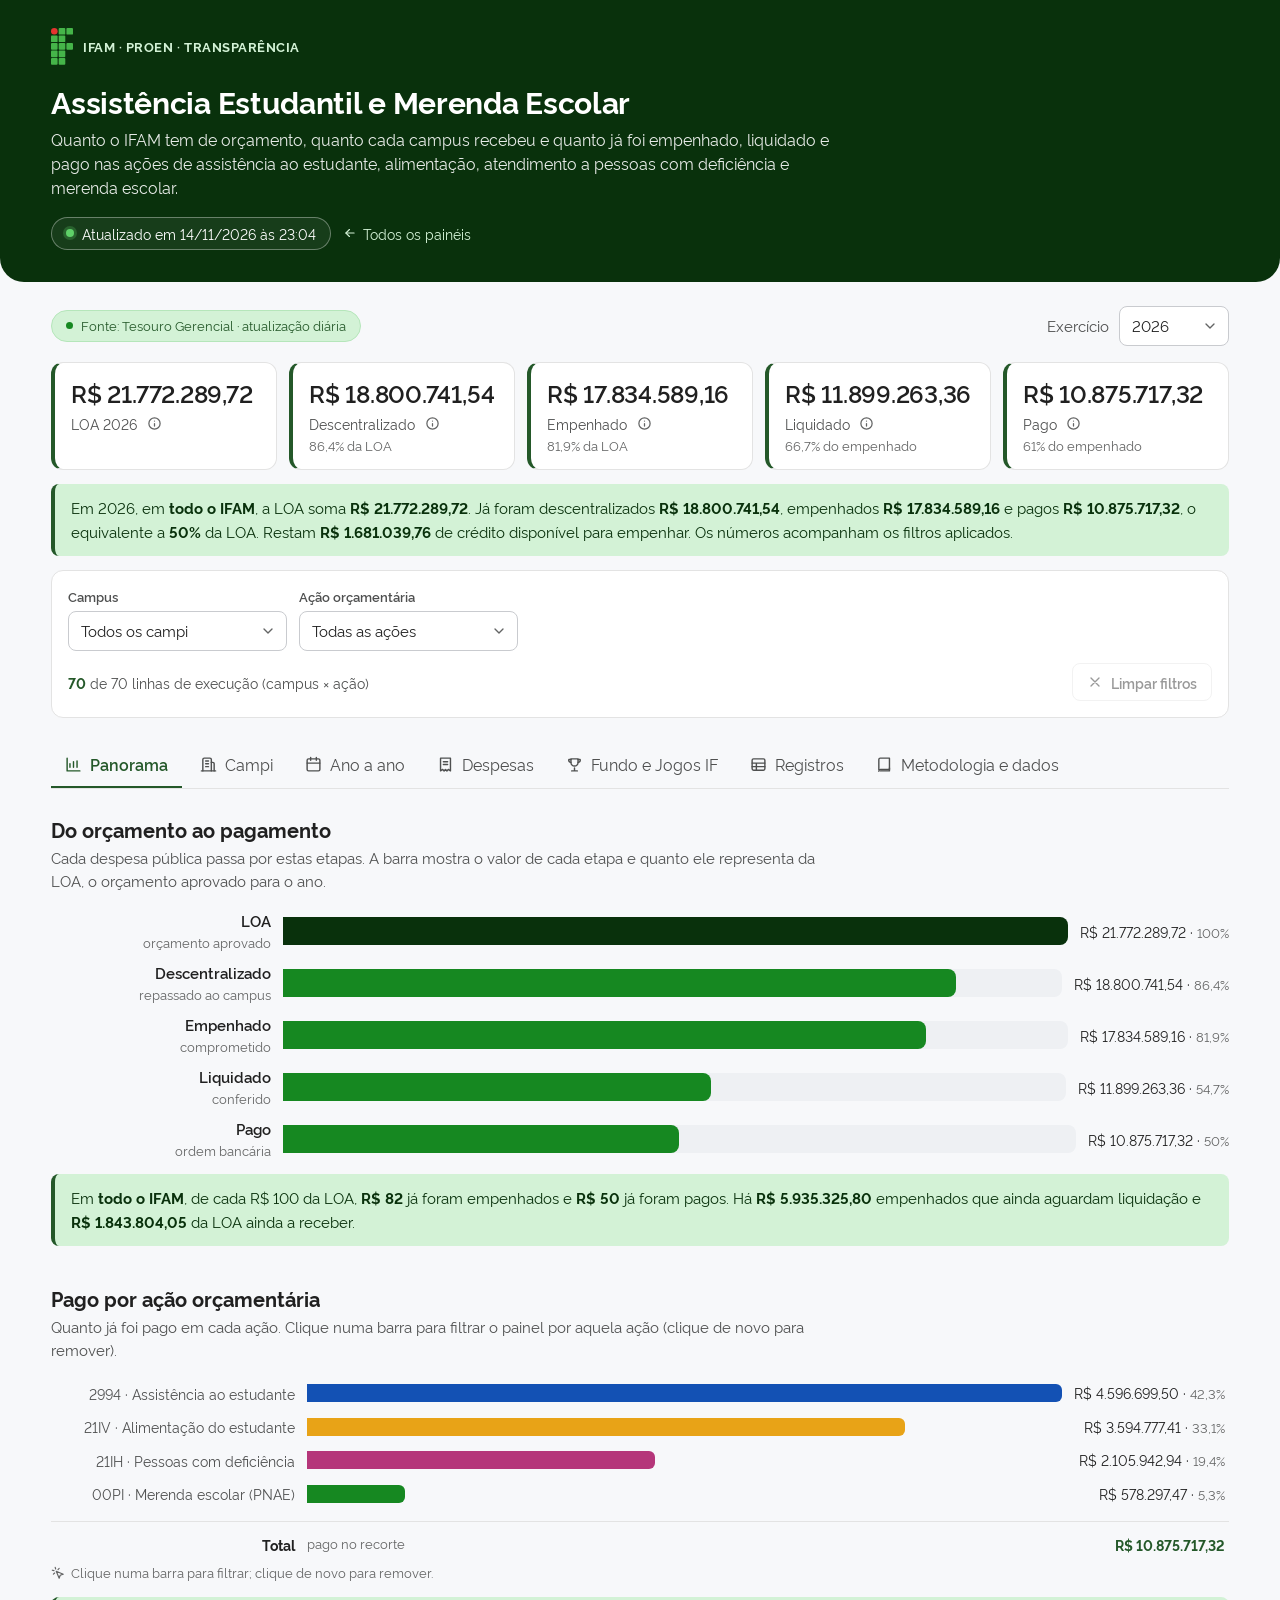
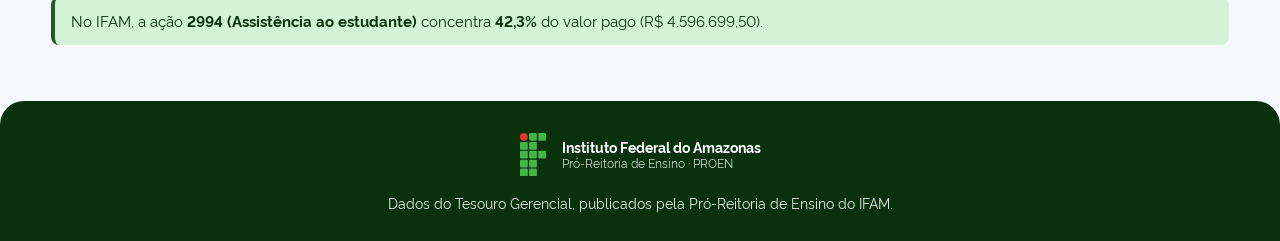
==== site/paineis/assistencia-merenda/index.html @ ab0d950f "Site de transparência PROEN/IFAM: hub, painéis e pipeline de dados - Página inicial com catálogo de " ====
<!doctype html>
<html lang="pt-BR">
<head>
  <meta charset="utf-8">
  <meta name="viewport" content="width=device-width, initial-scale=1">
  <title>Assistência Estudantil e Merenda Escolar · Transparência PROEN/IFAM</title>
  <meta name="description" content="Orçamento, empenho, liquidação e pagamento da assistência estudantil e da merenda escolar em cada campus do IFAM, atualizados diariamente.">
  <meta name="theme-color" content="#09310c">
  <link rel="icon" href="../../assets/img/favicon.svg" type="image/svg+xml">
  <link rel="preload" href="../../assets/fonts/rawline-400.woff2" as="font" type="font/woff2" crossorigin>
  <link rel="preload" href="../../assets/fonts/rawline-700.woff2" as="font" type="font/woff2" crossorigin>
  <link rel="stylesheet" href="../../assets/css/estilo.css">
  <script type="module" src="./painel.js"></script>
</head>
<body>
  <a class="pular" href="#conteudo">Ir para o conteúdo</a>

  <header class="topo">
    <div class="conteiner">
      <a class="topo__marca" href="../../" id="marca"><span class="topo__sigla">IFAM · PROEN · TRANSPARÊNCIA</span></a>
      <h1>Assistência Estudantil e Merenda Escolar</h1>
      <p class="topo__descricao">Quanto o IFAM tem de orçamento, quanto cada campus recebeu e quanto já foi empenhado, liquidado e pago nas ações de assistência ao estudante, alimentação, atendimento a pessoas com deficiência e merenda escolar.</p>
      <div class="topo__linha">
        <span class="selo" id="selo"><span class="ponto" aria-hidden="true"></span>Carregando dados…</span>
        <a class="voltar" href="../../" id="voltar"></a>
      </div>
    </div>
  </header>

  <main id="conteudo" tabindex="-1">
    <div class="conteiner" id="painel">
      <div class="barra-ano">
        <span class="estado" id="estado"><span class="ponto" aria-hidden="true"></span>Fonte: Tesouro Gerencial · atualização diária</span>
        <label class="seletor-ano">Exercício <select id="f-ano" aria-label="Exercício (ano)"></select></label>
      </div>

      <section aria-label="Indicadores principais">
        <div class="indicadores" id="indicadores">
          <div class="esqueleto" style="height:92px"></div><div class="esqueleto" style="height:92px"></div><div class="esqueleto" style="height:92px"></div><div class="esqueleto" style="height:92px"></div><div class="esqueleto" style="height:92px"></div>
        </div>
        <p class="resumo" id="resumo-geral" aria-live="polite">Carregando…</p>
      </section>

      <form class="filtros" id="filtros" aria-label="Filtros">
        <label class="campo"><span>Campus</span><select id="f-campus"></select></label>
        <label class="campo"><span>Ação orçamentária</span><select id="f-acao"></select></label>
        <div class="filtros__rodape">
          <span class="contagem" id="contagem" aria-live="polite"></span>
          <button type="button" class="botao" id="limpar" disabled></button>
        </div>
      </form>

      <div class="abas" role="tablist" aria-label="Seções do painel" id="abas">
        <button role="tab" class="aba" id="aba-panorama" data-aba="panorama" aria-controls="p-panorama"></button>
        <button role="tab" class="aba" id="aba-campi" data-aba="campi" aria-controls="p-campi"></button>
        <button role="tab" class="aba" id="aba-anos" data-aba="anos" aria-controls="p-anos"></button>
        <button role="tab" class="aba" id="aba-despesas" data-aba="despesas" aria-controls="p-despesas"></button>
        <button role="tab" class="aba" id="aba-fundo" data-aba="fundo" aria-controls="p-fundo"></button>
        <button role="tab" class="aba" id="aba-registros" data-aba="registros" aria-controls="p-registros"></button>
        <button role="tab" class="aba" id="aba-metodologia" data-aba="metodologia" aria-controls="p-metodologia"></button>
      </div>

      <!-- Panorama -->
      <div class="painel-aba" role="tabpanel" id="p-panorama" aria-labelledby="aba-panorama" tabindex="0">
        <section class="secao">
          <h2>Do orçamento ao pagamento</h2>
          <p class="secao__desc">Cada despesa pública passa por estas etapas. A barra mostra o valor de cada etapa e quanto ele representa da LOA, o orçamento aprovado para o ano.</p>
          <div id="g-etapas" style="margin-top:18px"></div>
          <p class="resumo" id="r-etapas"></p>
        </section>
        <section class="secao">
          <h2>Pago por ação orçamentária</h2>
          <p class="secao__desc">Quanto já foi pago em cada ação. Clique numa barra para filtrar o painel por aquela ação (clique de novo para remover).</p>
          <div id="g-acoes" style="margin-top:18px"></div>
          <p class="dica" data-dica></p>
          <p class="resumo" id="r-acoes"></p>
        </section>
      </div>

      <!-- Campi -->
      <div class="painel-aba" role="tabpanel" id="p-campi" aria-labelledby="aba-campi" tabindex="0" hidden>
        <section class="secao">
          <div class="secao__topo">
            <div>
              <h2 id="t-campi">Valores por campus</h2>
              <p class="secao__desc" id="d-campi"></p>
            </div>
            <label class="secao__controle"><span class="visualmente-oculto">Indicador do gráfico</span>
              <select id="f-metrica"></select></label>
          </div>
          <div id="g-campi"></div>
          <p class="dica" data-dica></p>
          <p class="resumo" id="r-campi"></p>
        </section>
      </div>

      <!-- Por ano -->
      <div class="painel-aba" role="tabpanel" id="p-anos" aria-labelledby="aba-anos" tabindex="0" hidden>
        <section class="secao">
          <div class="secao__topo">
            <div>
              <h2>LOA de cada ano</h2>
              <p class="secao__desc">O orçamento aprovado (LOA) da ação em cada ano, para comparar a evolução. Há série histórica para as ações 2994, 21IH e 00PI.</p>
            </div>
            <label class="secao__controle"><span class="visualmente-oculto">Ação do gráfico</span>
              <select id="f-acao-hist"></select></label>
          </div>
          <div id="g-anos-total" style="max-width:520px"></div>
          <p class="resumo" id="r-anos"></p>
        </section>
        <section class="secao">
          <h2>LOA por campus, ano a ano</h2>
          <p class="secao__desc">As três barras de cada campus são os três anos; à direita, a variação do último ano em relação ao anterior.</p>
          <ul class="legenda" id="leg-anos" style="margin-top:14px"></ul>
          <div id="g-anos-campi"></div>
        </section>
      </div>

      <!-- Despesas -->
      <div class="painel-aba" role="tabpanel" id="p-despesas" aria-labelledby="aba-despesas" tabindex="0" hidden>
        <section class="secao">
          <h2>Empenhado por natureza de despesa</h2>
          <p class="secao__desc">Em que tipo de despesa o dinheiro foi comprometido: bolsas e auxílios pagos a estudantes, gêneros alimentícios, material distribuído, serviços contratados e outros.</p>
          <div id="g-natureza" style="margin-top:18px"></div>
          <p class="resumo" id="r-natureza"></p>
        </section>
        <section class="secao">
          <h2>Notas de empenho</h2>
          <p class="secao__desc">Cada linha é uma nota de empenho (NE) de uma natureza de despesa, com o favorecido. CPFs aparecem mascarados; CNPJs, completos.</p>
          <div id="t-empenhos" style="margin-top:14px"></div>
        </section>
      </div>

      <!-- Fundo e Jogos -->
      <div class="painel-aba" role="tabpanel" id="p-fundo" aria-labelledby="aba-fundo" tabindex="0" hidden>
        <section class="secao">
          <h2>Fundo da Reitoria e Jogos dos IFs</h2>
          <p class="secao__desc">Parte do orçamento da ação 2994 fica alocada na Reitoria e é dividida entre o Fundo e os Jogos dos Institutos Federais (JIFs) de cada campus.</p>
          <div class="indicadores" id="i-fundo" style="margin-top:16px"></div>
          <p class="resumo" id="r-fundo"></p>
        </section>
        <section class="secao grade-2">
          <div>
            <h2>Fundo: executado por campus</h2>
            <div id="g-fundo" style="margin-top:16px"></div>
          </div>
          <div>
            <h2>Jogos IF: executado por campus</h2>
            <div id="g-jogos" style="margin-top:16px"></div>
          </div>
        </section>
        <section class="secao">
          <h2>Orçamento e execução por campus</h2>
          <div id="t-fundo" style="margin-top:14px"></div>
        </section>
      </div>

      <!-- Registros -->
      <div class="painel-aba" role="tabpanel" id="p-registros" aria-labelledby="aba-registros" tabindex="0" hidden>
        <section class="secao">
          <h2>Registros</h2>
          <p class="resumo" id="r-registros"></p>
          <div id="t-registros" style="margin-top:14px"></div>
        </section>
      </div>

      <!-- Metodologia -->
      <div class="painel-aba" role="tabpanel" id="p-metodologia" aria-labelledby="aba-metodologia" tabindex="0" hidden>
        <section class="secao" id="metodologia"></section>
      </div>
    </div>
  </main>

  <footer class="rodape" id="rodape"></footer>
</body>
</html>
---- site/assets/css/estilo.css ----
/* Transparência PROEN/IFAM — linguagem visual baseada no HUB de Painéis DDR/Setec/MEC */

@font-face { font-family: Rawline; font-weight: 400; font-style: normal; font-display: swap; src: url("../fonts/rawline-400.woff2") format("woff2"); }
@font-face { font-family: Rawline; font-weight: 500; font-style: normal; font-display: swap; src: url("../fonts/rawline-500.woff2") format("woff2"); }
@font-face { font-family: Rawline; font-weight: 600; font-style: normal; font-display: swap; src: url("../fonts/rawline-600.woff2") format("woff2"); }
@font-face { font-family: Rawline; font-weight: 700; font-style: normal; font-display: swap; src: url("../fonts/rawline-700.woff2") format("woff2"); }

:root {
  --fonte: Rawline, system-ui, -apple-system, "Segoe UI", Roboto, sans-serif;

  --fundo: #f7f8fa;
  --superficie: #ffffff;
  --superficie-2: #fcfdff;
  --tinta: #202020;
  --tinta-2: #4f5050;
  --tinta-3: #636464;
  --linha: #e3e3e3;
  --linha-2: #efefef;
  --trilho: #eef0f3;

  --verde-950: #09310c;
  --verde-800: #1b4a20;
  --verde-700: #245829;
  --verde-600: #168821;
  --verde-200: #b5e6ba;
  --verde-100: #d3f2d6;
  --verde-50: #ecf9ee;

  /* séries (validadas para daltonismo, ordem fixa) */
  --s-2994: #1351b4;
  --s-21iv: #e8a317;
  --s-21ih: #b5367a;
  --s-00pi: #168821;
  --s-dt: #636464;
  /* anos: sequencial verde, claro → escuro */
  --ano-1: #a5d9aa;
  --ano-2: #4fae58;
  --ano-3: #0f6b19;

  --alerta: #b54708;
  --alerta-fundo: #fff4e5;

  --raio: 12px;
  --raio-p: 8px;
  --sombra: 0 1px 2px rgba(9, 49, 12, 0.06), 0 4px 12px rgba(9, 49, 12, 0.05);
  --largura: 1232px;
  --gutter: clamp(16px, 4vw, 104px);
}

*, *::before, *::after { box-sizing: border-box; }
html { -webkit-text-size-adjust: 100%; scroll-padding-top: 16px; }
body {
  margin: 0;
  font-family: var(--fonte);
  font-size: 1rem;
  line-height: 1.5;
  color: var(--tinta);
  background: var(--fundo);
  font-feature-settings: "lnum" 1;
  -webkit-font-smoothing: antialiased;
}
::selection { background: var(--verde-200); color: var(--verde-950); }
img, svg { display: block; max-width: 100%; }
a { color: var(--verde-700); text-underline-offset: 3px; text-decoration-thickness: 1px; }
a:hover { color: var(--verde-950); text-decoration-thickness: 2px; }
:focus-visible { outline: 3px solid var(--verde-600); outline-offset: 2px; border-radius: 4px; }
button, input, select { font: inherit; color: inherit; }
h1, h2, h3 { line-height: 1.2; margin: 0; text-wrap: balance; }
p { margin: 0; }
.visualmente-oculto { position: absolute !important; width: 1px; height: 1px; overflow: hidden; clip: rect(0 0 0 0); white-space: nowrap; }
.icone { width: 1em; height: 1em; flex: none; stroke: currentColor; fill: none; stroke-width: 2; stroke-linecap: round; stroke-linejoin: round; }

.pular {
  position: absolute; left: 16px; top: -48px; z-index: 50;
  background: var(--superficie); color: var(--verde-950); padding: 8px 14px; border-radius: var(--raio-p);
  font-weight: 600; transition: top 150ms ease-out;
}
.pular:focus { top: 12px; }

.conteiner { width: 100%; max-width: calc(var(--largura) + 2 * var(--gutter)); margin: 0 auto; padding: 0 var(--gutter); }

/* ------------------------------------------------------------ cabeçalho */
.topo {
  background: var(--verde-950);
  color: #fff;
  border-radius: 0 0 24px 24px;
  padding: 28px 0 32px;
}
.topo__marca { display: flex; align-items: center; gap: 10px; margin-bottom: 18px; color: var(--verde-100); text-decoration: none; width: fit-content; }
.topo__marca:hover { color: #fff; }
.topo__marca svg { width: 22px; height: auto; }
.topo__sigla { font-size: 0.8125rem; font-weight: 700; letter-spacing: 0.04em; }
.topo h1 { font-size: clamp(1.5rem, 1.2rem + 1.2vw, 1.875rem); font-weight: 700; letter-spacing: -0.01em; }
.topo__descricao { margin-top: 8px; max-width: 72ch; color: rgba(255, 255, 255, 0.9); }
.topo__linha { display: flex; flex-wrap: wrap; align-items: center; gap: 10px 12px; margin-top: 18px; }
.selo {
  display: inline-flex; align-items: center; gap: 8px;
  padding: 5px 14px; border: 1px solid rgba(255, 255, 255, 0.35); border-radius: 999px;
  font-size: 0.875rem; color: #fff; background: rgba(255, 255, 255, 0.06);
}
.selo .ponto { width: 8px; height: 8px; border-radius: 50%; background: #5fd068; box-shadow: 0 0 0 3px rgba(95, 208, 104, 0.25); }
.voltar { display: inline-flex; align-items: center; gap: 6px; color: var(--verde-100); font-size: 0.875rem; text-decoration: none; }
.voltar:hover { color: #fff; text-decoration: underline; }

/* ------------------------------------------------------------ principal */
main { padding: 24px 0 56px; }
.estado {
  display: inline-flex; align-items: center; gap: 8px; flex-wrap: wrap;
  padding: 5px 14px; border-radius: 999px; font-size: 0.8125rem;
  background: var(--verde-100); color: var(--verde-700); border: 1px solid var(--verde-200);
}
.estado .ponto { width: 7px; height: 7px; border-radius: 50%; background: var(--verde-600); }
.barra-ano { display: flex; flex-wrap: wrap; align-items: center; justify-content: space-between; gap: 12px; margin-bottom: 16px; }
.seletor-ano { display: inline-flex; align-items: center; gap: 10px; font-size: 0.9375rem; color: var(--tinta-2); }
.seletor-ano select { min-width: 110px; }

/* indicadores */
.indicadores { display: grid; grid-template-columns: repeat(auto-fit, minmax(200px, 1fr)); gap: 12px; }
.indicador {
  position: relative; background: var(--superficie); border: 1px solid var(--linha); border-left: 4px solid var(--verde-700);
  border-radius: var(--raio); padding: 16px 14px 14px 16px; min-width: 0;
}
.indicador__valor { font-size: clamp(1.25rem, 0.95rem + 0.75vw, 1.5rem); font-weight: 600; letter-spacing: -0.01em; line-height: 1.15; white-space: nowrap; }
.indicador__rotulo { display: flex; align-items: center; gap: 6px; margin-top: 6px; font-size: 0.875rem; color: var(--tinta-2); }
.indicador__nota { margin-top: 2px; font-size: 0.8125rem; color: var(--tinta-3); }
.ajuda {
  display: inline-grid; place-items: center; width: 22px; height: 22px; margin: -4px 0; padding: 0;
  border: 0; border-radius: 50%; background: transparent; color: var(--tinta-3); cursor: help;
}
.ajuda:hover, .ajuda[aria-expanded="true"] { background: var(--trilho); color: var(--verde-700); }
.ajuda .icone { width: 15px; height: 15px; }

/* resumo em palavras */
.resumo {
  margin-top: 14px; padding: 12px 16px; border-radius: var(--raio-p);
  background: var(--verde-100); border-left: 4px solid var(--verde-700); color: var(--verde-950);
  font-size: 0.9375rem; line-height: 1.6;
}
.resumo b, .resumo strong { font-weight: 700; color: var(--verde-950); }
.resumo--alerta { background: var(--alerta-fundo); border-left-color: var(--alerta); color: #4a2604; }
.resumo--alerta strong { color: #4a2604; }

/* filtros */
.filtros {
  margin-top: 14px; padding: 16px; background: var(--superficie); border: 1px solid var(--linha); border-radius: var(--raio);
  display: grid; grid-template-columns: repeat(auto-fit, minmax(190px, 1fr)); gap: 12px; align-items: end;
}
.campo { display: grid; gap: 4px; min-width: 0; }
.campo > span { font-size: 0.8125rem; font-weight: 600; color: var(--tinta-2); }
select, input[type="search"] {
  width: 100%; min-height: 40px; padding: 8px 36px 8px 12px; border: 1px solid #c9cbcf; border-radius: var(--raio-p);
  background-color: var(--superficie); font-size: 0.9375rem; color: var(--tinta);
  transition: border-color 150ms ease-out, box-shadow 150ms ease-out;
}
select {
  appearance: none; cursor: pointer;
  background-image: url("data:image/svg+xml,%3Csvg xmlns='http://www.w3.org/2000/svg' width='16' height='16' viewBox='0 0 24 24' fill='none' stroke='%23636464' stroke-width='2' stroke-linecap='round' stroke-linejoin='round'%3E%3Cpath d='m6 9 6 6 6-6'/%3E%3C/svg%3E");
  background-repeat: no-repeat; background-position: right 10px center;
}
input[type="search"] { padding-right: 12px; padding-left: 36px; background-image: url("data:image/svg+xml,%3Csvg xmlns='http://www.w3.org/2000/svg' width='16' height='16' viewBox='0 0 24 24' fill='none' stroke='%23636464' stroke-width='2' stroke-linecap='round' stroke-linejoin='round'%3E%3Ccircle cx='11' cy='11' r='7'/%3E%3Cpath d='m20 20-3.5-3.5'/%3E%3C/svg%3E"); background-repeat: no-repeat; background-position: 11px center; }
select:hover, input[type="search"]:hover { border-color: #9a9c9f; }
select:focus-visible, input[type="search"]:focus-visible { outline: none; border-color: var(--verde-600); box-shadow: 0 0 0 3px rgba(22, 136, 33, 0.25); }
select.ativo { border-color: var(--verde-600); background-color: var(--verde-50); }
.filtros__rodape { grid-column: 1 / -1; display: flex; flex-wrap: wrap; justify-content: space-between; align-items: center; gap: 8px; }
.contagem { font-size: 0.875rem; color: var(--tinta-2); }
.contagem b { color: var(--verde-700); }

.botao {
  display: inline-flex; align-items: center; justify-content: center; gap: 8px; min-height: 38px; padding: 7px 14px;
  border-radius: var(--raio-p); border: 1px solid var(--linha); background: var(--superficie);
  font-size: 0.875rem; font-weight: 600; color: var(--tinta); cursor: pointer; text-decoration: none;
  transition: background-color 150ms ease-out, border-color 150ms ease-out, color 150ms ease-out;
}
.botao:hover { background: var(--fundo); border-color: #c9cbcf; color: var(--tinta); }
.botao:active { transform: translateY(1px); }
.botao:disabled { opacity: 0.45; cursor: not-allowed; transform: none; }
.botao--verde { background: var(--verde-100); border-color: var(--verde-200); color: var(--verde-700); }
.botao--verde:hover { background: #c3ebc7; border-color: #9bd6a1; color: var(--verde-950); }
.botao .icone { width: 16px; height: 16px; }

/* abas */
.abas { display: flex; gap: 4px; margin-top: 24px; border-bottom: 1px solid var(--linha); overflow-x: auto; scrollbar-width: thin; }
.aba {
  display: inline-flex; align-items: center; gap: 8px; padding: 10px 14px; border: 0; background: none; cursor: pointer;
  font-size: 1rem; color: var(--tinta-2); white-space: nowrap; border-bottom: 3px solid transparent; margin-bottom: -1px;
  transition: color 150ms ease-out, border-color 150ms ease-out;
}
.aba .icone { width: 17px; height: 17px; }
.aba:hover { color: var(--verde-700); }
.aba[aria-selected="true"] { color: var(--verde-700); font-weight: 600; border-bottom-color: var(--verde-700); }
.painel-aba { padding-top: 28px; }
.painel-aba[hidden] { display: none; }

/* seções */
.secao + .secao { margin-top: 40px; }
.secao__topo { display: flex; flex-wrap: wrap; justify-content: space-between; align-items: end; gap: 12px; margin-bottom: 14px; }
.secao h2 { font-size: 1.25rem; font-weight: 700; }
.secao__desc { margin-top: 6px; color: var(--tinta-2); font-size: 0.9375rem; max-width: 80ch; }
.secao__controle { display: flex; align-items: center; gap: 8px; }
.secao__controle select { width: auto; min-width: 200px; }
.dica { display: flex; align-items: center; gap: 6px; margin-top: 8px; font-size: 0.8125rem; color: var(--tinta-3); }
.dica .icone { width: 14px; height: 14px; }

/* ------------------------------------------------------------ gráficos */
.barras { display: grid; gap: 6px; }
.barra {
  display: grid; grid-template-columns: minmax(120px, 240px) minmax(0, 1fr) auto; align-items: center; gap: 12px;
  padding: 3px 4px; border: 0; border-radius: var(--raio-p); background: none; text-align: left; width: 100%; cursor: default;
}
button.barra { cursor: pointer; transition: background-color 150ms ease-out; }
button.barra:hover { background: var(--verde-50); }
.barra.selecionada { background: var(--verde-100); }
.barras.tem-selecao .barra:not(.selecionada) .barra__trilho i { opacity: 0.35; }
.barra__rotulo { font-size: 0.875rem; color: var(--tinta-2); text-align: right; overflow: hidden; text-overflow: ellipsis; white-space: nowrap; }
.barra__trilho { position: relative; height: 18px; }
.barra__trilho i {
  position: absolute; left: 0; top: 0; bottom: 0; min-width: 3px; border-radius: 0 6px 6px 0;
  background: var(--cor, var(--verde-600)); transition: width 250ms cubic-bezier(0.16, 1, 0.3, 1), opacity 150ms ease-out;
}
.barra__trilho i.meta { background: transparent; border: 2px dashed var(--tinta-3); border-left: 0; border-radius: 0 6px 6px 0; }
.barra__valor { font-size: 0.875rem; font-variant-numeric: tabular-nums; white-space: nowrap; text-align: right; min-width: 9ch; }
.barra__valor small { color: var(--tinta-3); font-size: 0.8125rem; }
.barras__total { display: grid; grid-template-columns: minmax(120px, 240px) minmax(0, 1fr) auto; gap: 12px; padding: 12px 4px 0; margin-top: 8px; border-top: 1px solid var(--linha); font-size: 0.875rem; }
.barras__total b { text-align: right; }
.barras__total span { color: var(--tinta-3); font-size: 0.8125rem; }
.barras__total strong { color: var(--verde-700); font-variant-numeric: tabular-nums; }

/* grupo (anos) */
.grupo { display: grid; gap: 14px; }
.grupo__item { display: grid; grid-template-columns: minmax(120px, 240px) minmax(0, 1fr) auto; gap: 12px; align-items: center; }
.grupo__barras { display: grid; gap: 2px; }
.grupo__barras .barra__trilho { height: 10px; }
.grupo__barras .barra__trilho i { border-radius: 0 4px 4px 0; }
.variacao { font-size: 0.8125rem; font-variant-numeric: tabular-nums; white-space: nowrap; text-align: right; min-width: 9ch; display: inline-flex; align-items: center; gap: 4px; justify-content: flex-end; }
.variacao .icone { width: 14px; height: 14px; }
.variacao.sobe { color: var(--verde-700); }
.variacao.desce { color: var(--alerta); }

.legenda { display: flex; flex-wrap: wrap; gap: 6px 16px; margin: 0 0 14px; padding: 0; list-style: none; font-size: 0.8125rem; color: var(--tinta-2); }
.legenda li { display: inline-flex; align-items: center; gap: 6px; }
.legenda i { width: 12px; height: 12px; border-radius: 3px; background: var(--cor); }

/* colunas (meses / anos) */
.colunas { display: grid; grid-template-columns: repeat(var(--n), minmax(0, 1fr)); gap: 8px; align-items: end; height: 260px; padding-top: 24px; border-bottom: 1px solid var(--linha); }
.coluna { position: relative; display: flex; flex-direction: column; justify-content: flex-end; align-items: center; height: 100%; border: 0; background: none; padding: 0; cursor: pointer; border-radius: 6px 6px 0 0; }
.coluna:hover { background: var(--verde-50); }
.coluna i { display: block; width: min(100%, 44px); height: var(--h); border-radius: 6px 6px 0 0; background: var(--cor, var(--verde-600)); transition: height 250ms cubic-bezier(0.16, 1, 0.3, 1), opacity 150ms ease-out; }
.coluna b { position: absolute; left: 50%; bottom: calc(var(--h) + 4px); transform: translateX(-50%); font-size: 0.75rem; font-weight: 500; color: var(--tinta-2); white-space: nowrap; font-variant-numeric: tabular-nums; }
.colunas.tem-selecao .coluna:not(.selecionada) i { opacity: 0.35; }
.colunas__eixo { display: grid; grid-template-columns: repeat(var(--n), minmax(0, 1fr)); gap: 8px; margin-top: 6px; font-size: 0.8125rem; color: var(--tinta-2); text-align: center; }

/* etapas da execução */
.etapas { display: grid; gap: 10px; }
.etapa { display: grid; grid-template-columns: minmax(140px, 220px) minmax(0, 1fr) auto; gap: 12px; align-items: center; }
.etapa__nome { font-size: 0.9375rem; font-weight: 600; text-align: right; }
.etapa__nome small { display: block; font-weight: 400; font-size: 0.8125rem; color: var(--tinta-3); }
.etapa .barra__trilho { height: 28px; background: var(--trilho); border-radius: 0 8px 8px 0; }
.etapa .barra__trilho i { border-radius: 0 8px 8px 0; }

/* cartões de conteúdo */
.grade-2 { display: grid; grid-template-columns: repeat(auto-fit, minmax(min(100%, 420px), 1fr)); gap: 24px 40px; }
.cartao { background: var(--superficie); border: 1px solid var(--linha); border-radius: var(--raio); padding: 18px 20px; }
.cartao h3 { display: flex; align-items: center; gap: 8px; font-size: 1rem; font-weight: 700; margin-bottom: 8px; }
.cartao h3 .icone { color: var(--verde-700); }
.cartao p, .cartao li { font-size: 0.9375rem; color: var(--tinta-2); }
.cartao ul { margin: 0; padding-left: 18px; display: grid; gap: 6px; }
.cartao li::marker { color: var(--verde-600); }
.fichas { display: grid; grid-template-columns: repeat(auto-fit, minmax(170px, 1fr)); gap: 10px; margin-bottom: 18px; }
.ficha { padding: 10px 14px; border-radius: var(--raio-p); background: var(--verde-100); border: 1px solid var(--verde-200); }
.ficha dt { font-size: 0.6875rem; font-weight: 700; letter-spacing: 0.06em; text-transform: uppercase; color: var(--verde-700); }
.ficha dd { margin: 2px 0 0; font-size: 0.875rem; font-weight: 600; color: var(--verde-950); }

/* ------------------------------------------------------------ tabelas */
.tabela-topo { display: flex; flex-wrap: wrap; align-items: center; justify-content: space-between; gap: 10px; margin-bottom: 10px; }
.tabela-topo input[type="search"] { max-width: 340px; }
.tabela-rolagem { overflow-x: auto; border: 1px solid var(--linha); border-radius: var(--raio); background: var(--superficie); }
table { width: 100%; border-collapse: collapse; font-size: 0.875rem; }
caption { text-align: left; }
th, td { padding: 11px 12px; text-align: left; vertical-align: top; border-bottom: 1px solid var(--linha-2); }
thead th { position: sticky; top: 0; background: var(--superficie-2); font-size: 0.75rem; font-weight: 700; letter-spacing: 0.04em; text-transform: uppercase; color: var(--tinta-2); border-bottom: 1px solid var(--linha); white-space: nowrap; }
th.num, td.num { text-align: right; font-variant-numeric: tabular-nums; white-space: nowrap; }
td.cpf, td.doc { font-variant-numeric: tabular-nums; white-space: nowrap; }
tbody tr:hover { background: var(--verde-50); }
tbody tr:last-child td { border-bottom: 0; }
tfoot td { font-weight: 700; border-top: 1px solid var(--linha); border-bottom: 0; background: var(--superficie-2); }
th button { all: unset; display: inline-flex; align-items: center; gap: 4px; cursor: pointer; border-radius: 4px; }
th button:focus-visible { outline: 2px solid var(--verde-600); outline-offset: 2px; }
th button .icone { width: 13px; height: 13px; opacity: 0.35; }
th[aria-sort] button .icone { opacity: 1; color: var(--verde-700); }
td .obs { display: -webkit-box; -webkit-line-clamp: 2; -webkit-box-orient: vertical; overflow: hidden; max-width: 52ch; color: var(--tinta-2); }
td .obs.aberta { -webkit-line-clamp: unset; }
td .mais { border: 0; background: none; padding: 0; color: var(--verde-700); font-size: 0.8125rem; font-weight: 600; cursor: pointer; text-decoration: underline; text-underline-offset: 2px; }
.etiqueta { display: inline-flex; align-items: center; gap: 6px; white-space: nowrap; }
.etiqueta i { width: 9px; height: 9px; border-radius: 2px; background: var(--cor); flex: none; }
.paginacao { display: flex; flex-wrap: wrap; align-items: center; justify-content: space-between; gap: 10px; margin-top: 10px; font-size: 0.875rem; color: var(--tinta-2); }
.paginacao div { display: flex; gap: 6px; }
.vazio { padding: 40px 20px; text-align: center; color: var(--tinta-2); }
.vazio strong { display: block; color: var(--tinta); font-size: 1rem; margin-bottom: 4px; }

/* dica flutuante */
.tip {
  position: fixed; z-index: 40; pointer-events: none; max-width: 300px; padding: 8px 12px; border-radius: var(--raio-p);
  background: var(--verde-950); color: #fff; font-size: 0.8125rem; line-height: 1.45; box-shadow: 0 6px 18px rgba(9, 49, 12, 0.25);
  opacity: 0; transform: translateY(4px); transition: opacity 120ms ease-out, transform 120ms ease-out;
}
.tip.visivel { opacity: 1; transform: none; }
.tip b { font-weight: 700; }
.balao {
  position: absolute; z-index: 30; width: min(320px, calc(100vw - 32px)); padding: 12px 14px; border-radius: var(--raio-p);
  background: var(--superficie); border: 1px solid var(--linha); box-shadow: var(--sombra); font-size: 0.875rem; color: var(--tinta-2); line-height: 1.5;
}

/* carregamento */
.esqueleto { border-radius: var(--raio); background: linear-gradient(90deg, var(--trilho) 0%, #f6f7f9 50%, var(--trilho) 100%); background-size: 200% 100%; animation: brilho 1.3s ease-in-out infinite; }
@keyframes brilho { to { background-position: -200% 0; } }
.erro-carga { margin-top: 24px; }

/* ------------------------------------------------------------ hub */
.hub-topo { background: var(--superficie); border-bottom: 1px solid var(--linha); }
.hub-topo .conteiner { display: flex; align-items: center; justify-content: space-between; gap: 16px; min-height: 64px; }
.hub-marca { display: flex; align-items: center; gap: 12px; text-decoration: none; color: var(--tinta); }
.hub-marca svg { width: 22px; height: auto; }
.hub-marca span { font-weight: 700; font-size: 0.9375rem; }
.hub-marca small { display: block; font-weight: 400; font-size: 0.8125rem; color: var(--tinta-2); }
.hub-cabecalho { padding: 56px 0 8px; }
.hub-cabecalho h1 { font-size: clamp(1.625rem, 1.3rem + 1.4vw, 2.125rem); font-weight: 700; letter-spacing: -0.015em; }
.hub-cabecalho p { margin-top: 10px; color: var(--tinta-2); max-width: 70ch; }
.hub-busca { margin-top: 32px; }
.hub-busca input { max-width: none; min-height: 44px; }
.hub-secao { margin-top: 36px; }
.hub-secao__titulo { font-size: 0.8125rem; font-weight: 700; letter-spacing: 0.06em; text-transform: uppercase; color: var(--tinta-2); margin-bottom: 14px; }
.cards { display: grid; grid-template-columns: repeat(auto-fill, minmax(min(100%, 340px), 1fr)); gap: 16px; }
.card {
  display: flex; flex-direction: column; overflow: hidden; border-radius: var(--raio); background: var(--superficie);
  border: 1px solid var(--linha); color: var(--tinta); text-decoration: none;
  transition: box-shadow 200ms ease-out, transform 200ms ease-out, border-color 200ms ease-out;
}
.card:hover { box-shadow: 0 10px 28px rgba(9, 49, 12, 0.14); transform: translateY(-2px); border-color: var(--verde-200); color: var(--tinta); }
.card__capa { position: relative; height: 210px; padding: 22px 24px; color: #fff; background: var(--capa, var(--verde-600)); display: flex; flex-direction: column; justify-content: space-between; }
.card__capa h2 { font-size: 1.5rem; font-weight: 700; letter-spacing: -0.01em; text-align: right; max-width: 15ch; margin-left: auto; text-wrap: balance; }
.card__capa h2 small { display: block; margin-top: 4px; font-size: 0.8125rem; font-weight: 600; opacity: 0.92; letter-spacing: 0; }
.mini { display: flex; align-items: flex-end; gap: 5px; height: 78px; }
.mini i { flex: 1; max-width: 22px; border-radius: 4px 4px 0 0; background: rgba(255, 255, 255, 0.85); }
.mini i.fraco { background: rgba(255, 255, 255, 0.4); }
.mini-legenda { font-size: 0.75rem; color: rgba(255, 255, 255, 0.92); margin-top: 6px; }
.card__corpo { padding: 16px 18px 18px; display: grid; gap: 4px; }
.card__corpo h3 { font-size: 1rem; font-weight: 700; }
.card__corpo p { font-size: 0.875rem; color: var(--tinta-2); }
.card__meta { display: flex; justify-content: space-between; align-items: center; gap: 8px; margin-top: 6px; font-size: 0.8125rem; color: var(--tinta-3); }
.card__meta .icone { width: 16px; height: 16px; color: var(--verde-700); transition: transform 200ms ease-out; }
.card:hover .card__meta .icone { transform: translateX(3px); }
.hub-nota { margin-top: 40px; }

/* ------------------------------------------------------------ rodapé */
.rodape { background: var(--verde-950); color: rgba(255, 255, 255, 0.9); border-radius: 24px 24px 0 0; padding: 32px 0 28px; text-align: center; font-size: 0.875rem; }
.rodape__marcas { display: flex; justify-content: center; align-items: center; gap: 16px; margin-bottom: 16px; }
.rodape__marcas svg { width: 26px; height: auto; }
.rodape__marcas span { text-align: left; font-weight: 700; line-height: 1.25; color: #fff; }
.rodape__marcas small { display: block; font-weight: 400; color: rgba(255, 255, 255, 0.8); }
.rodape p + p { margin-top: 4px; }
.rodape a { color: #fff; }

/* ------------------------------------------------------------ responsivo */
@media (max-width: 720px) {
  .indicadores { grid-template-columns: 1fr 1fr; gap: 8px; }
  .indicador { padding: 12px 10px 12px 12px; }
  .indicador:last-child:nth-child(odd) { grid-column: 1 / -1; }
  .indicador__valor { font-size: 1.0625rem; }
  .indicador__rotulo { font-size: 0.8125rem; }
  .topo { border-radius: 0 0 18px 18px; padding: 22px 0 26px; }
  .barra, .barras__total, .grupo__item, .etapa { grid-template-columns: minmax(0, 1fr) auto; gap: 4px 12px; }
  .barra__rotulo, .etapa__nome, .grupo__item > .barra__rotulo { grid-column: 1 / -1; text-align: left; white-space: normal; }
  .barras__total b { text-align: left; }
  .barras__total span { display: none; }
  .secao__controle, .secao__controle select { width: 100%; min-width: 0; }
  .colunas { height: 200px; gap: 4px; }
  .colunas__eixo { gap: 4px; font-size: 0.6875rem; }
  .coluna b { display: none; }
  .hub-cabecalho { padding-top: 32px; }
  .card__capa { height: 180px; }
  .tabela-topo input[type="search"] { max-width: none; }
}

@media (prefers-reduced-motion: reduce) {
  *, *::before, *::after { transition-duration: 0ms !important; animation-duration: 0ms !important; }
}

@media print {
  .topo, .rodape { border-radius: 0; }
  .filtros, .abas, .pular, .botao { display: none !important; }
  .painel-aba[hidden] { display: block !important; }
}
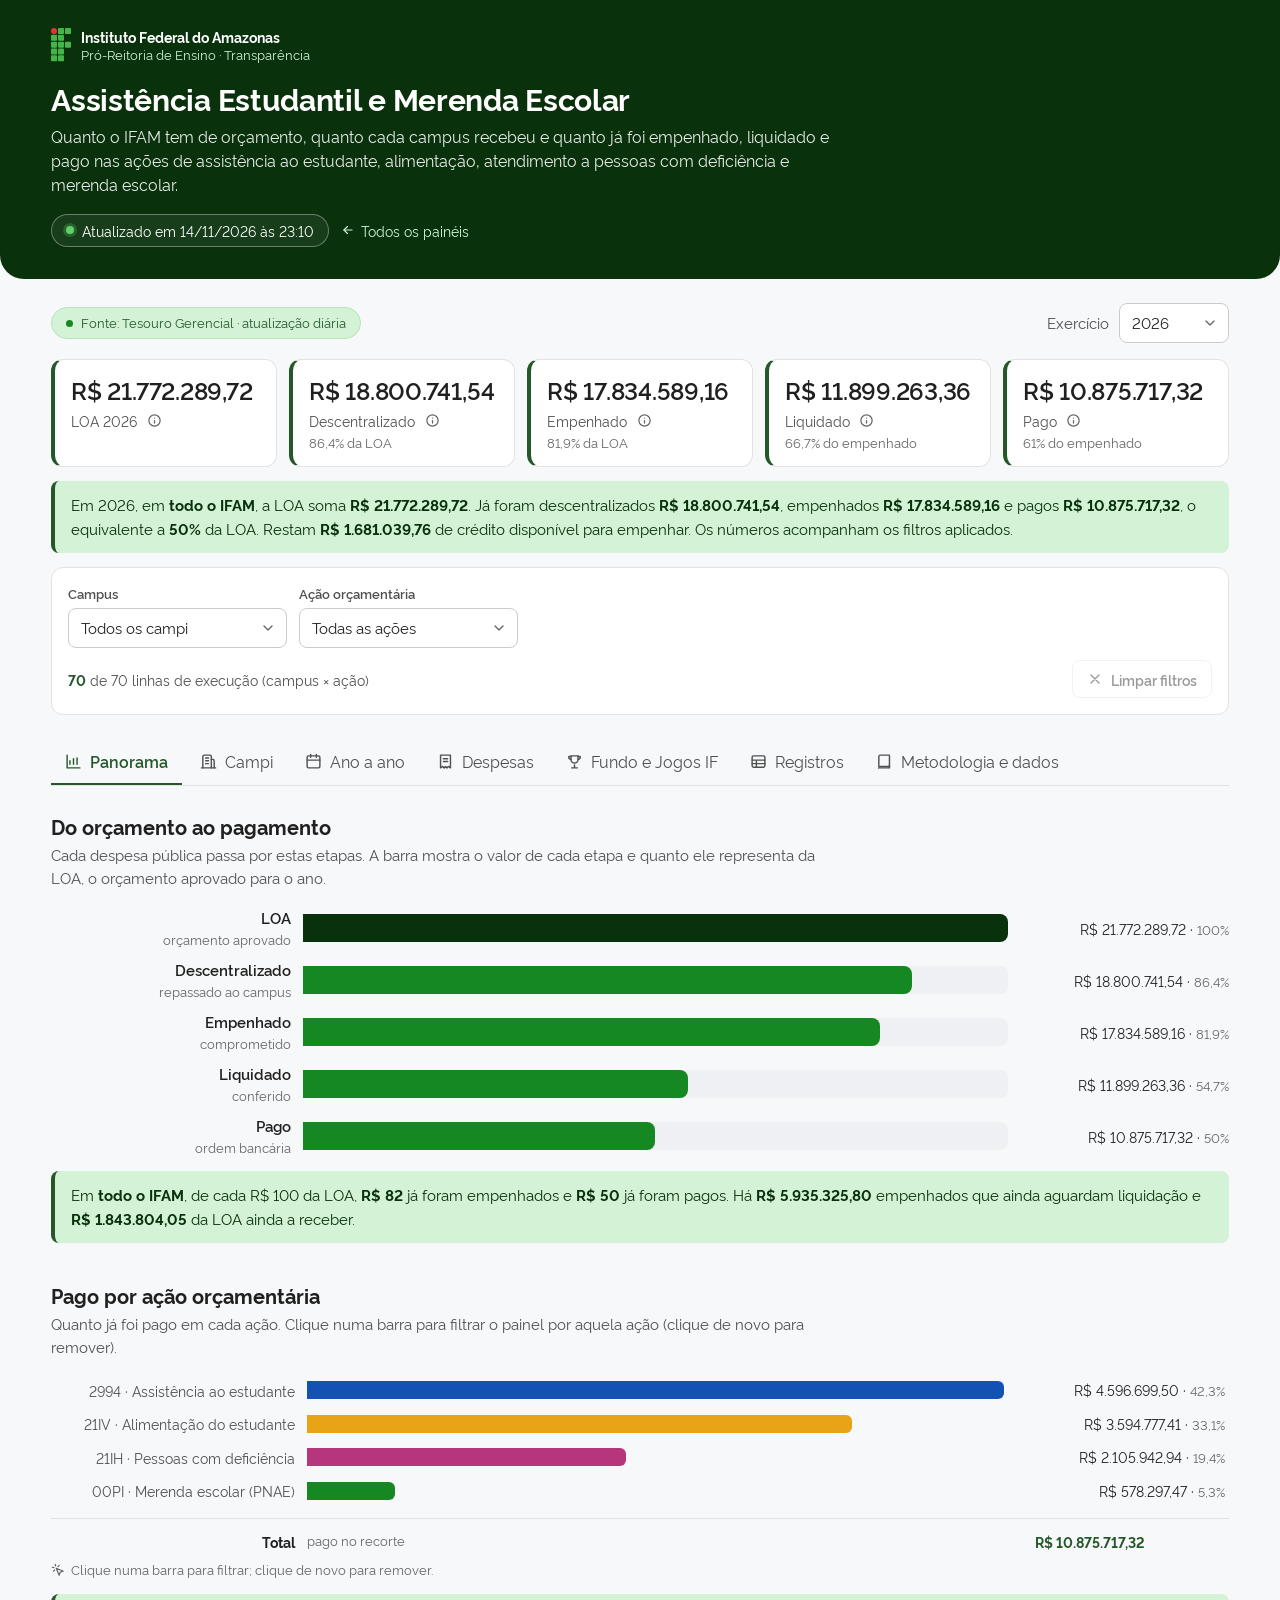
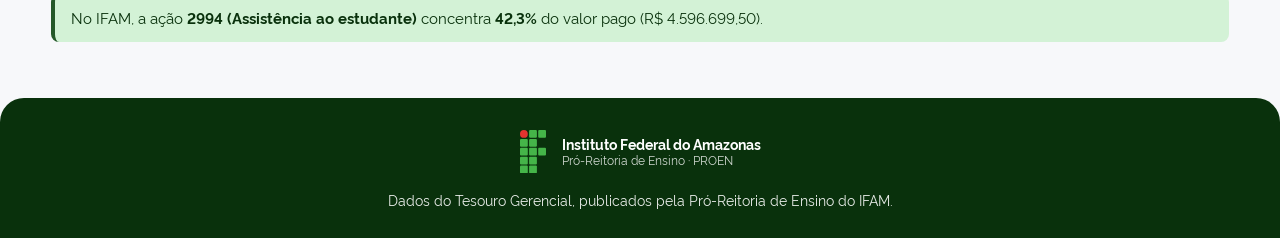
==== commit ca829a54: "Correções da revisão: escala comum das barras, resumos e celular - Coluna de valor fixa: todas as ba" ====
--- a/site/paineis/assistencia-merenda/index.html
+++ b/site/paineis/assistencia-merenda/index.html
@@ -17,7 +17,7 @@
 
   <header class="topo">
     <div class="conteiner">
-      <a class="topo__marca" href="../../" id="marca"><span class="topo__sigla">IFAM · PROEN · TRANSPARÊNCIA</span></a>
+      <a class="topo__marca" href="../../" id="marca"><span class="topo__sigla">Instituto Federal do Amazonas<small>Pró-Reitoria de Ensino · Transparência</small></span></a>
       <h1>Assistência Estudantil e Merenda Escolar</h1>
       <p class="topo__descricao">Quanto o IFAM tem de orçamento, quanto cada campus recebeu e quanto já foi empenhado, liquidado e pago nas ações de assistência ao estudante, alimentação, atendimento a pessoas com deficiência e merenda escolar.</p>
       <div class="topo__linha">
@@ -105,14 +105,17 @@
             <label class="secao__controle"><span class="visualmente-oculto">Ação do gráfico</span>
               <select id="f-acao-hist"></select></label>
           </div>
-          <div id="g-anos-total" style="max-width:520px"></div>
-          <p class="resumo" id="r-anos"></p>
+          <div class="grade-2 anos-topo">
+            <div id="g-anos-total"></div>
+            <p class="resumo" id="r-anos"></p>
+          </div>
         </section>
         <section class="secao">
           <h2>LOA por campus, ano a ano</h2>
-          <p class="secao__desc">As três barras de cada campus são os três anos; à direita, a variação do último ano em relação ao anterior.</p>
+          <p class="secao__desc">As três barras de cada campus são os três anos; à direita, a LOA do último ano e a variação em relação ao anterior.</p>
           <ul class="legenda" id="leg-anos" style="margin-top:14px"></ul>
           <div id="g-anos-campi"></div>
+          <p class="resumo" id="r-anos-campi"></p>
         </section>
       </div>
 
@@ -126,7 +129,7 @@
         </section>
         <section class="secao">
           <h2>Notas de empenho</h2>
-          <p class="secao__desc">Cada linha é uma nota de empenho (NE) de uma natureza de despesa, com o favorecido. CPFs aparecem mascarados; CNPJs, completos.</p>
+          <p class="secao__desc">Cada linha é uma nota de empenho (NE) de uma natureza de despesa, com o favorecido. CPFs aparecem mascarados e CNPJs, completos; quando o favorecido é o próprio campus, aparece o código da unidade gestora (UG).</p>
           <div id="t-empenhos" style="margin-top:14px"></div>
         </section>
       </div>
--- a/site/assets/css/estilo.css
+++ b/site/assets/css/estilo.css
@@ -40,6 +40,7 @@
   --alerta: #b54708;
   --alerta-fundo: #fff4e5;
 
+  --col-valor: 19ch;
   --raio: 12px;
   --raio-p: 8px;
   --sombra: 0 1px 2px rgba(9, 49, 12, 0.06), 0 4px 12px rgba(9, 49, 12, 0.05);
@@ -88,8 +89,9 @@
 }
 .topo__marca { display: flex; align-items: center; gap: 10px; margin-bottom: 18px; color: var(--verde-100); text-decoration: none; width: fit-content; }
 .topo__marca:hover { color: #fff; }
-.topo__marca svg { width: 22px; height: auto; }
-.topo__sigla { font-size: 0.8125rem; font-weight: 700; letter-spacing: 0.04em; }
+.topo__marca svg { width: 20px; height: auto; }
+.topo__sigla { font-size: 0.875rem; font-weight: 700; line-height: 1.25; color: #fff; }
+.topo__sigla small { display: block; font-size: 0.8125rem; font-weight: 400; color: var(--verde-100); }
 .topo h1 { font-size: clamp(1.5rem, 1.2rem + 1.2vw, 1.875rem); font-weight: 700; letter-spacing: -0.01em; }
 .topo__descricao { margin-top: 8px; max-width: 72ch; color: rgba(255, 255, 255, 0.9); }
 .topo__linha { display: flex; flex-wrap: wrap; align-items: center; gap: 10px 12px; margin-top: 18px; }
@@ -180,6 +182,9 @@
 
 /* abas */
 .abas { display: flex; gap: 4px; margin-top: 24px; border-bottom: 1px solid var(--linha); overflow-x: auto; scrollbar-width: thin; }
+.abas.mais-direita { -webkit-mask-image: linear-gradient(to right, #000 80%, transparent); mask-image: linear-gradient(to right, #000 80%, transparent); }
+.abas.mais-esquerda { -webkit-mask-image: linear-gradient(to left, #000 80%, transparent); mask-image: linear-gradient(to left, #000 80%, transparent); }
+.abas.mais-direita.mais-esquerda { -webkit-mask-image: linear-gradient(to right, transparent, #000 15%, #000 85%, transparent); mask-image: linear-gradient(to right, transparent, #000 15%, #000 85%, transparent); }
 .aba {
   display: inline-flex; align-items: center; gap: 8px; padding: 10px 14px; border: 0; background: none; cursor: pointer;
   font-size: 1rem; color: var(--tinta-2); white-space: nowrap; border-bottom: 3px solid transparent; margin-bottom: -1px;
@@ -204,7 +209,7 @@
 /* ------------------------------------------------------------ gráficos */
 .barras { display: grid; gap: 6px; }
 .barra {
-  display: grid; grid-template-columns: minmax(120px, 240px) minmax(0, 1fr) auto; align-items: center; gap: 12px;
+  display: grid; grid-template-columns: minmax(120px, 240px) minmax(0, 1fr) var(--col-valor); align-items: center; gap: 12px;
   padding: 3px 4px; border: 0; border-radius: var(--raio-p); background: none; text-align: left; width: 100%; cursor: default;
 }
 button.barra { cursor: pointer; transition: background-color 150ms ease-out; }
@@ -220,17 +225,18 @@
 .barra__trilho i.meta { background: transparent; border: 2px dashed var(--tinta-3); border-left: 0; border-radius: 0 6px 6px 0; }
 .barra__valor { font-size: 0.875rem; font-variant-numeric: tabular-nums; white-space: nowrap; text-align: right; min-width: 9ch; }
 .barra__valor small { color: var(--tinta-3); font-size: 0.8125rem; }
-.barras__total { display: grid; grid-template-columns: minmax(120px, 240px) minmax(0, 1fr) auto; gap: 12px; padding: 12px 4px 0; margin-top: 8px; border-top: 1px solid var(--linha); font-size: 0.875rem; }
+.barras__total { display: grid; grid-template-columns: minmax(120px, 240px) minmax(0, 1fr) var(--col-valor); gap: 12px; padding: 12px 4px 0; margin-top: 8px; border-top: 1px solid var(--linha); font-size: 0.875rem; }
 .barras__total b { text-align: right; }
 .barras__total span { color: var(--tinta-3); font-size: 0.8125rem; }
 .barras__total strong { color: var(--verde-700); font-variant-numeric: tabular-nums; }
 
 /* grupo (anos) */
 .grupo { display: grid; gap: 14px; }
-.grupo__item { display: grid; grid-template-columns: minmax(120px, 240px) minmax(0, 1fr) auto; gap: 12px; align-items: center; }
+.grupo__item { display: grid; grid-template-columns: minmax(120px, 240px) minmax(0, 1fr) var(--col-valor); gap: 12px; align-items: center; }
 .grupo__barras { display: grid; gap: 2px; }
 .grupo__barras .barra__trilho { height: 10px; }
 .grupo__barras .barra__trilho i { border-radius: 0 4px 4px 0; }
+.variacao b { font-weight: 500; color: var(--tinta); margin-right: 4px; }
 .variacao { font-size: 0.8125rem; font-variant-numeric: tabular-nums; white-space: nowrap; text-align: right; min-width: 9ch; display: inline-flex; align-items: center; gap: 4px; justify-content: flex-end; }
 .variacao .icone { width: 14px; height: 14px; }
 .variacao.sobe { color: var(--verde-700); }
@@ -251,7 +257,7 @@
 
 /* etapas da execução */
 .etapas { display: grid; gap: 10px; }
-.etapa { display: grid; grid-template-columns: minmax(140px, 220px) minmax(0, 1fr) auto; gap: 12px; align-items: center; }
+.etapa { display: grid; grid-template-columns: minmax(120px, 240px) minmax(0, 1fr) var(--col-valor); gap: 12px; align-items: center; }
 .etapa__nome { font-size: 0.9375rem; font-weight: 600; text-align: right; }
 .etapa__nome small { display: block; font-weight: 400; font-size: 0.8125rem; color: var(--tinta-3); }
 .etapa .barra__trilho { height: 28px; background: var(--trilho); border-radius: 0 8px 8px 0; }
@@ -349,7 +355,9 @@
 .card__meta { display: flex; justify-content: space-between; align-items: center; gap: 8px; margin-top: 6px; font-size: 0.8125rem; color: var(--tinta-3); }
 .card__meta .icone { width: 16px; height: 16px; color: var(--verde-700); transition: transform 200ms ease-out; }
 .card:hover .card__meta .icone { transform: translateX(3px); }
-.hub-nota { margin-top: 40px; }
+.hub-atualizado { display: none; margin-top: 14px; }
+.anos-topo { align-items: end; margin-top: 8px; }
+.anos-topo .resumo { margin-top: 0; }
 
 /* ------------------------------------------------------------ rodapé */
 .rodape { background: var(--verde-950); color: rgba(255, 255, 255, 0.9); border-radius: 24px 24px 0 0; padding: 32px 0 28px; text-align: center; font-size: 0.875rem; }
@@ -375,8 +383,12 @@
   .secao__controle, .secao__controle select { width: 100%; min-width: 0; }
   .colunas { height: 200px; gap: 4px; }
   .colunas__eixo { gap: 4px; font-size: 0.6875rem; }
-  .coluna b { display: none; }
+  .colunas:not(.poucas) .coluna b { display: none; }
   .hub-cabecalho { padding-top: 32px; }
+  .hub-topo .estado { display: none; }
+  .hub-atualizado { display: inline-flex; }
+  :root { --col-valor: 21ch; }
+  .barra__valor, .variacao { font-size: 0.8125rem; }
   .card__capa { height: 180px; }
   .tabela-topo input[type="search"] { max-width: none; }
 }
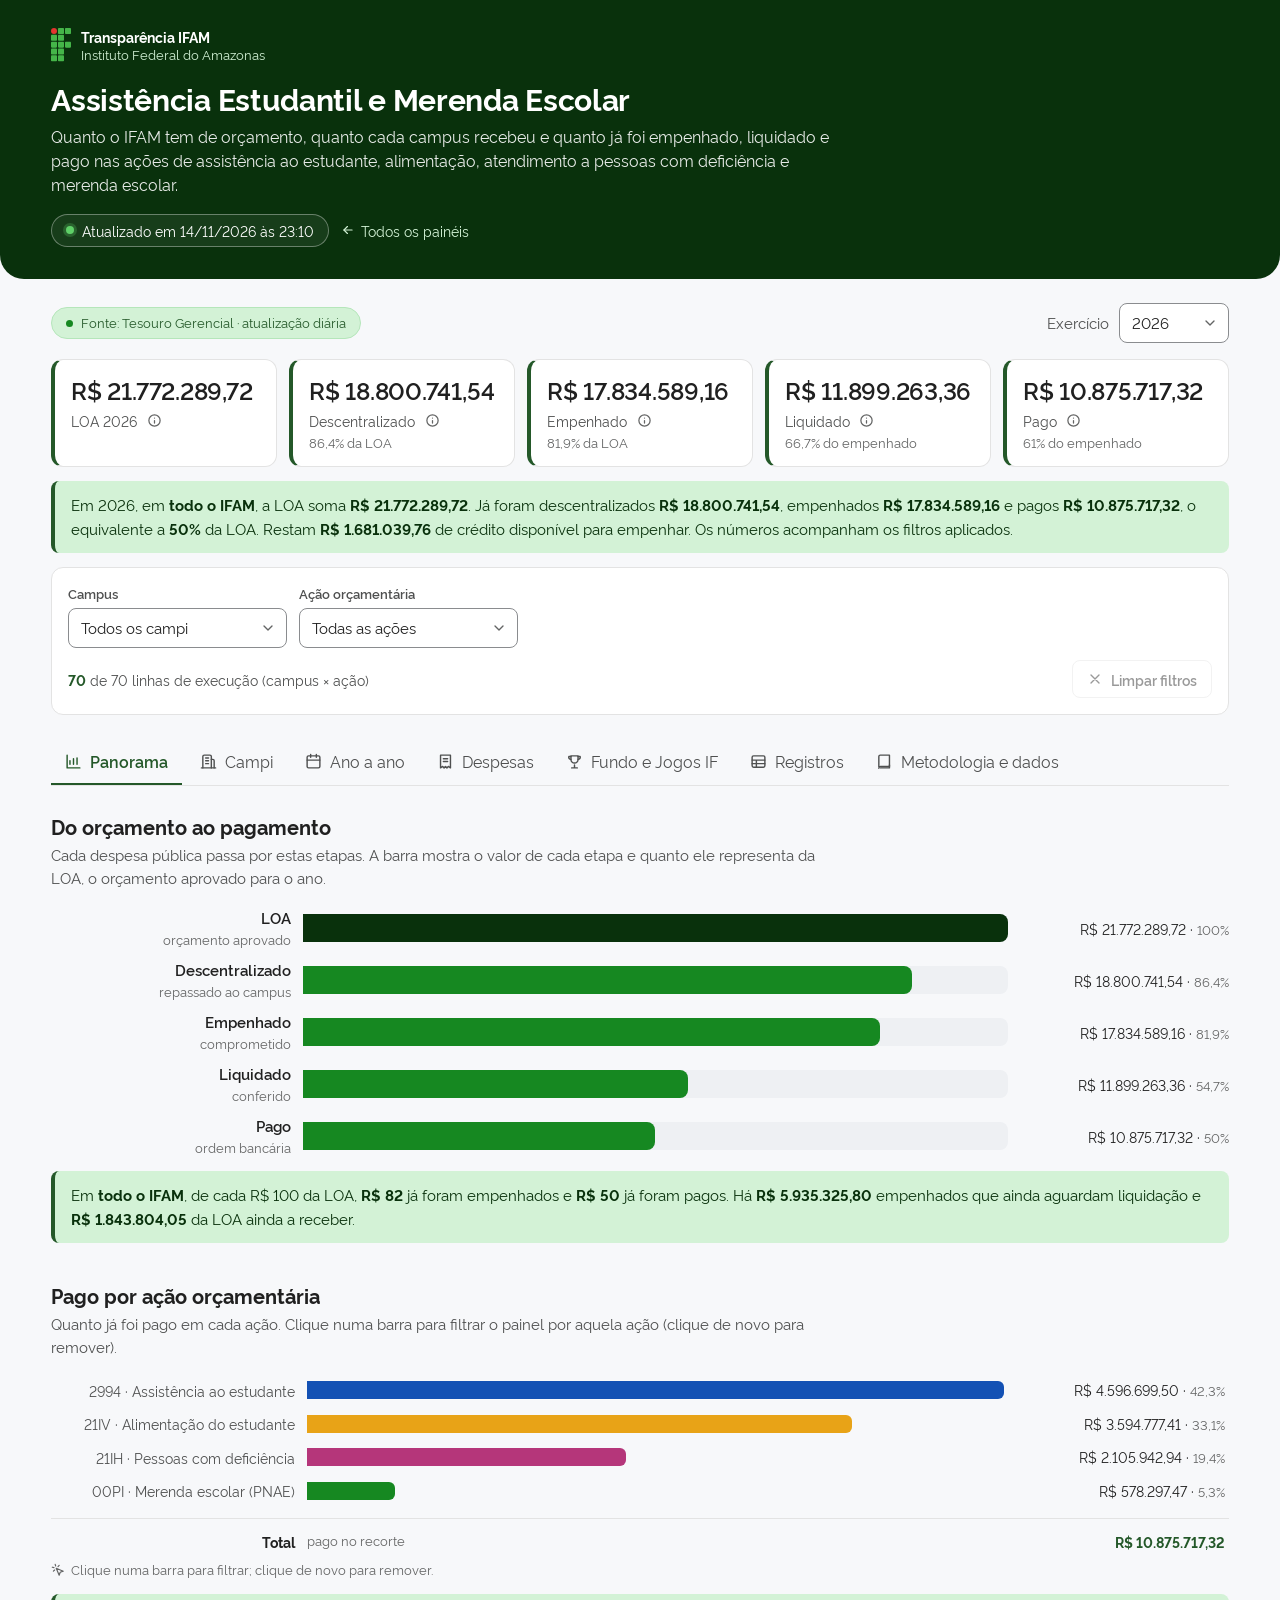
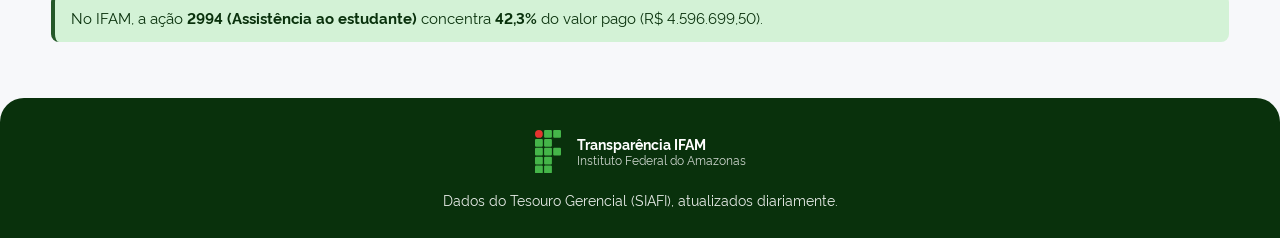
==== commit a76c7d86: "Nome do site: Transparência IFAM; tira o título de seção do hub Co-Authored-By: Claude Opus 5.5 <nor" ====
--- a/site/paineis/assistencia-merenda/index.html
+++ b/site/paineis/assistencia-merenda/index.html
@@ -3,7 +3,7 @@
 <head>
   <meta charset="utf-8">
   <meta name="viewport" content="width=device-width, initial-scale=1">
-  <title>Assistência Estudantil e Merenda Escolar · Transparência PROEN/IFAM</title>
+  <title>Assistência Estudantil e Merenda Escolar · Transparência IFAM</title>
   <meta name="description" content="Orçamento, empenho, liquidação e pagamento da assistência estudantil e da merenda escolar em cada campus do IFAM, atualizados diariamente.">
   <meta name="theme-color" content="#09310c">
   <link rel="icon" href="../../assets/img/favicon.svg" type="image/svg+xml">
@@ -17,7 +17,7 @@
 
   <header class="topo">
     <div class="conteiner">
-      <a class="topo__marca" href="../../" id="marca"><span class="topo__sigla">Instituto Federal do Amazonas<small>Pró-Reitoria de Ensino · Transparência</small></span></a>
+      <a class="topo__marca" href="../../" id="marca"><span class="topo__sigla">Transparência IFAM<small>Instituto Federal do Amazonas</small></span></a>
       <h1>Assistência Estudantil e Merenda Escolar</h1>
       <p class="topo__descricao">Quanto o IFAM tem de orçamento, quanto cada campus recebeu e quanto já foi empenhado, liquidado e pago nas ações de assistência ao estudante, alimentação, atendimento a pessoas com deficiência e merenda escolar.</p>
       <div class="topo__linha">
--- a/site/assets/css/estilo.css
+++ b/site/assets/css/estilo.css
@@ -150,7 +150,7 @@
 .campo { display: grid; gap: 4px; min-width: 0; }
 .campo > span { font-size: 0.8125rem; font-weight: 600; color: var(--tinta-2); }
 select, input[type="search"] {
-  width: 100%; min-height: 40px; padding: 8px 36px 8px 12px; border: 1px solid #c9cbcf; border-radius: var(--raio-p);
+  width: 100%; min-height: 40px; padding: 8px 36px 8px 12px; border: 1px solid #8a8c8f; border-radius: var(--raio-p);
   background-color: var(--superficie); font-size: 0.9375rem; color: var(--tinta);
   transition: border-color 150ms ease-out, box-shadow 150ms ease-out;
 }
@@ -160,7 +160,7 @@
   background-repeat: no-repeat; background-position: right 10px center;
 }
 input[type="search"] { padding-right: 12px; padding-left: 36px; background-image: url("data:image/svg+xml,%3Csvg xmlns='http://www.w3.org/2000/svg' width='16' height='16' viewBox='0 0 24 24' fill='none' stroke='%23636464' stroke-width='2' stroke-linecap='round' stroke-linejoin='round'%3E%3Ccircle cx='11' cy='11' r='7'/%3E%3Cpath d='m20 20-3.5-3.5'/%3E%3C/svg%3E"); background-repeat: no-repeat; background-position: 11px center; }
-select:hover, input[type="search"]:hover { border-color: #9a9c9f; }
+select:hover, input[type="search"]:hover { border-color: #5f6163; }
 select:focus-visible, input[type="search"]:focus-visible { outline: none; border-color: var(--verde-600); box-shadow: 0 0 0 3px rgba(22, 136, 33, 0.25); }
 select.ativo { border-color: var(--verde-600); background-color: var(--verde-50); }
 .filtros__rodape { grid-column: 1 / -1; display: flex; flex-wrap: wrap; justify-content: space-between; align-items: center; gap: 8px; }
@@ -228,7 +228,7 @@
 .barras__total { display: grid; grid-template-columns: minmax(120px, 240px) minmax(0, 1fr) var(--col-valor); gap: 12px; padding: 12px 4px 0; margin-top: 8px; border-top: 1px solid var(--linha); font-size: 0.875rem; }
 .barras__total b { text-align: right; }
 .barras__total span { color: var(--tinta-3); font-size: 0.8125rem; }
-.barras__total strong { color: var(--verde-700); font-variant-numeric: tabular-nums; }
+.barras__total strong { color: var(--verde-700); font-variant-numeric: tabular-nums; text-align: right; white-space: nowrap; }
 
 /* grupo (anos) */
 .grupo { display: grid; gap: 14px; }
@@ -356,7 +356,7 @@
 .card__meta .icone { width: 16px; height: 16px; color: var(--verde-700); transition: transform 200ms ease-out; }
 .card:hover .card__meta .icone { transform: translateX(3px); }
 .hub-atualizado { display: none; margin-top: 14px; }
-.anos-topo { align-items: end; margin-top: 8px; }
+.anos-topo { align-items: start; margin-top: 8px; }
 .anos-topo .resumo { margin-top: 0; }
 
 /* ------------------------------------------------------------ rodapé */
@@ -376,8 +376,11 @@
   .indicador__valor { font-size: 1.0625rem; }
   .indicador__rotulo { font-size: 0.8125rem; }
   .topo { border-radius: 0 0 18px 18px; padding: 22px 0 26px; }
-  .barra, .barras__total, .grupo__item, .etapa { grid-template-columns: minmax(0, 1fr) auto; gap: 4px 12px; }
-  .barra__rotulo, .etapa__nome, .grupo__item > .barra__rotulo { grid-column: 1 / -1; text-align: left; white-space: normal; }
+  .barra, .grupo__item, .etapa { grid-template-columns: minmax(0, 1fr) auto; grid-template-areas: "rot val" "tri tri"; gap: 4px 12px; align-items: end; }
+  .barra__rotulo, .etapa__nome { grid-area: rot; text-align: left; white-space: normal; }
+  .barra__valor, .variacao { grid-area: val; min-width: 0; }
+  .barra > .barra__trilho, .etapa > .barra__trilho, .grupo__barras { grid-area: tri; }
+  .barras__total { grid-template-columns: minmax(0, 1fr) auto; gap: 4px 12px; }
   .barras__total b { text-align: left; }
   .barras__total span { display: none; }
   .secao__controle, .secao__controle select { width: 100%; min-width: 0; }
@@ -387,7 +390,6 @@
   .hub-cabecalho { padding-top: 32px; }
   .hub-topo .estado { display: none; }
   .hub-atualizado { display: inline-flex; }
-  :root { --col-valor: 21ch; }
   .barra__valor, .variacao { font-size: 0.8125rem; }
   .card__capa { height: 180px; }
   .tabela-topo input[type="search"] { max-width: none; }
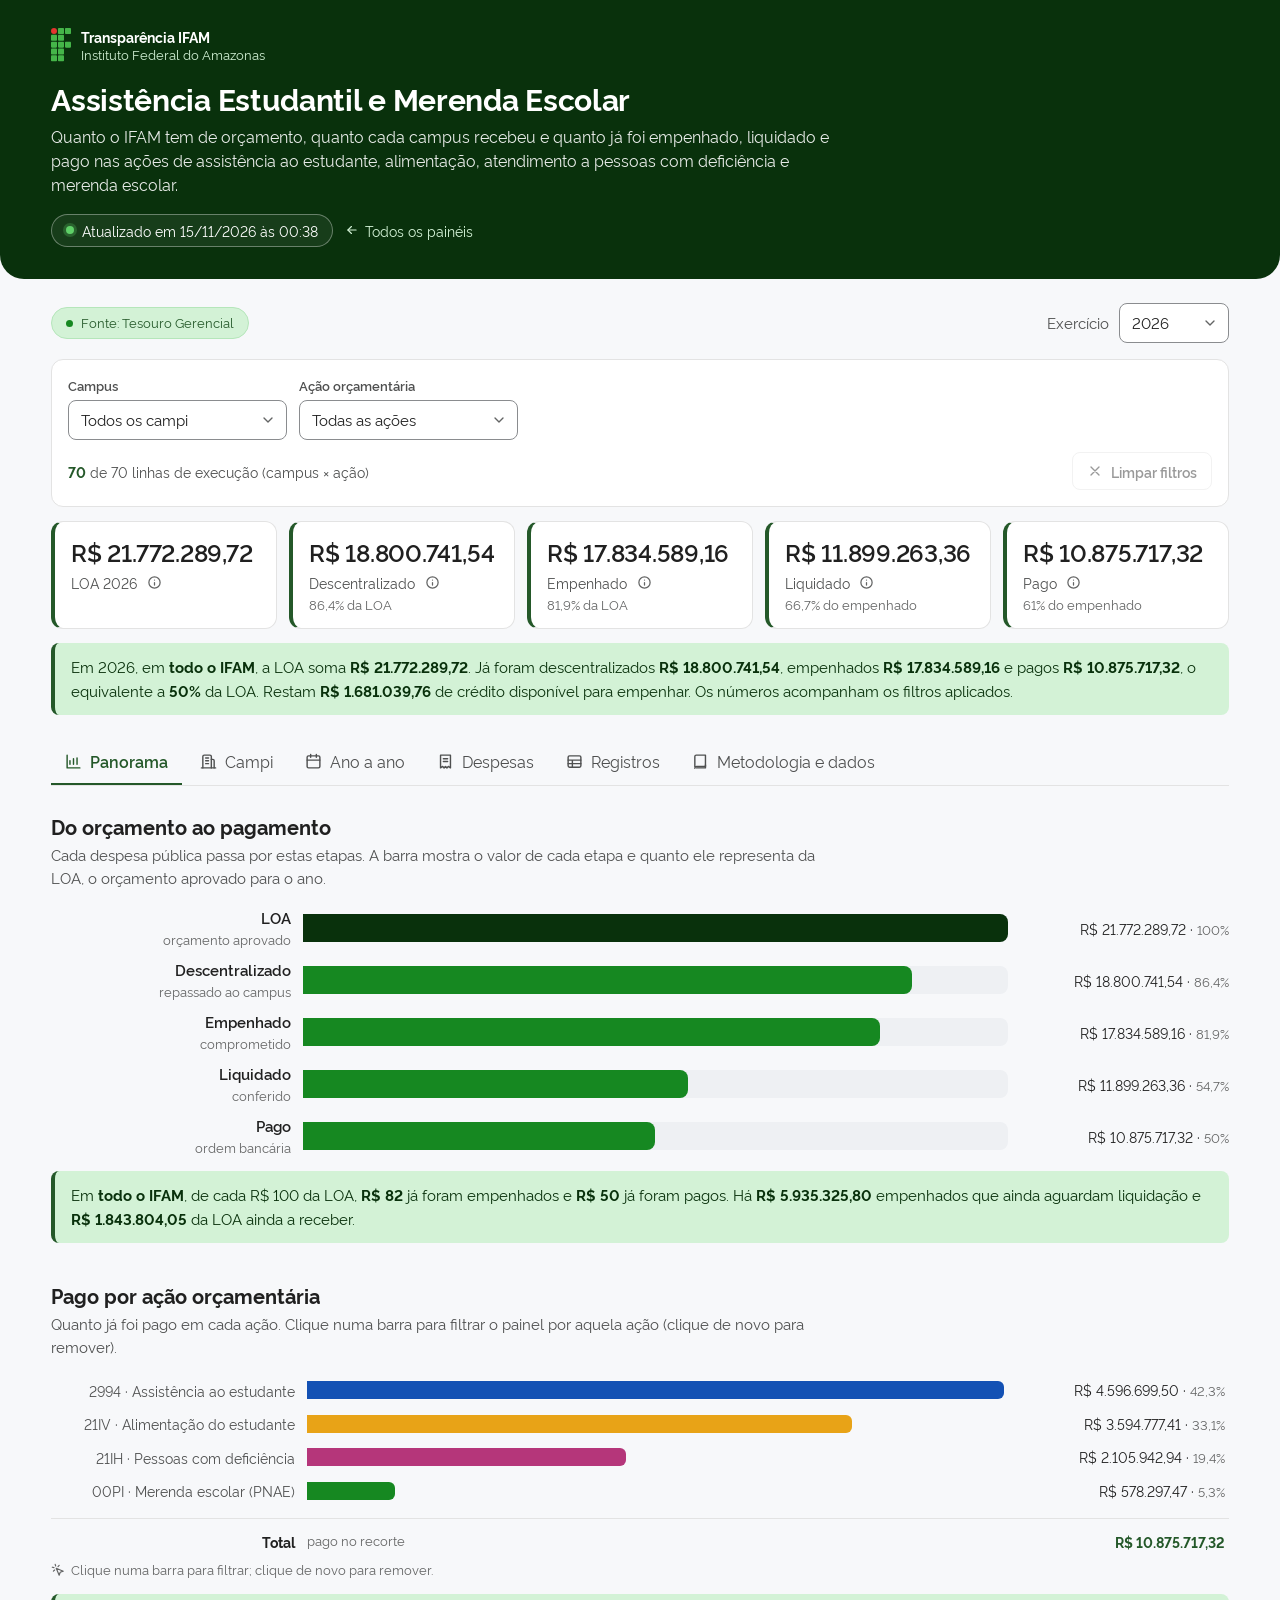
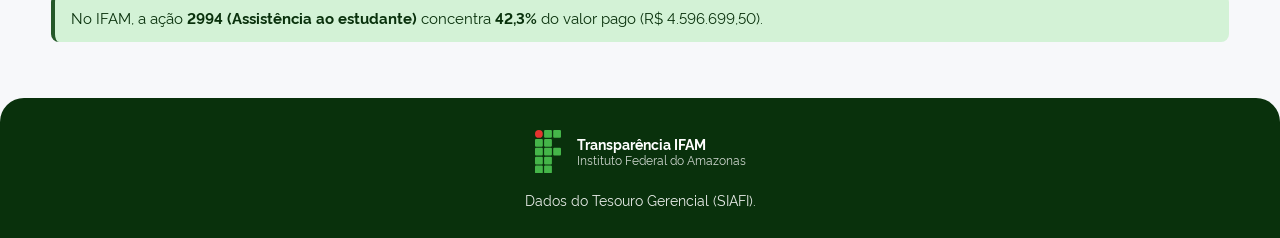
==== commit 914e30f9: "Ajustes do painel: filtros acima dos cartões, tabela por campus e painel próprio do Fundo e Jogos IF" ====
--- a/site/paineis/assistencia-merenda/index.html
+++ b/site/paineis/assistencia-merenda/index.html
@@ -30,16 +30,9 @@
   <main id="conteudo" tabindex="-1">
     <div class="conteiner" id="painel">
       <div class="barra-ano">
-        <span class="estado" id="estado"><span class="ponto" aria-hidden="true"></span>Fonte: Tesouro Gerencial · atualização diária</span>
+        <span class="estado" id="estado"><span class="ponto" aria-hidden="true"></span>Fonte: Tesouro Gerencial</span>
         <label class="seletor-ano">Exercício <select id="f-ano" aria-label="Exercício (ano)"></select></label>
       </div>
-
-      <section aria-label="Indicadores principais">
-        <div class="indicadores" id="indicadores">
-          <div class="esqueleto" style="height:92px"></div><div class="esqueleto" style="height:92px"></div><div class="esqueleto" style="height:92px"></div><div class="esqueleto" style="height:92px"></div><div class="esqueleto" style="height:92px"></div>
-        </div>
-        <p class="resumo" id="resumo-geral" aria-live="polite">Carregando…</p>
-      </section>
 
       <form class="filtros" id="filtros" aria-label="Filtros">
         <label class="campo"><span>Campus</span><select id="f-campus"></select></label>
@@ -50,12 +43,18 @@
         </div>
       </form>
 
+      <section aria-label="Indicadores principais" class="bloco-indicadores">
+        <div class="indicadores" id="indicadores">
+          <div class="esqueleto" style="height:92px"></div><div class="esqueleto" style="height:92px"></div><div class="esqueleto" style="height:92px"></div><div class="esqueleto" style="height:92px"></div><div class="esqueleto" style="height:92px"></div>
+        </div>
+        <p class="resumo" id="resumo-geral" aria-live="polite">Carregando…</p>
+      </section>
+
       <div class="abas" role="tablist" aria-label="Seções do painel" id="abas">
         <button role="tab" class="aba" id="aba-panorama" data-aba="panorama" aria-controls="p-panorama"></button>
         <button role="tab" class="aba" id="aba-campi" data-aba="campi" aria-controls="p-campi"></button>
         <button role="tab" class="aba" id="aba-anos" data-aba="anos" aria-controls="p-anos"></button>
         <button role="tab" class="aba" id="aba-despesas" data-aba="despesas" aria-controls="p-despesas"></button>
-        <button role="tab" class="aba" id="aba-fundo" data-aba="fundo" aria-controls="p-fundo"></button>
         <button role="tab" class="aba" id="aba-registros" data-aba="registros" aria-controls="p-registros"></button>
         <button role="tab" class="aba" id="aba-metodologia" data-aba="metodologia" aria-controls="p-metodologia"></button>
       </div>
@@ -91,6 +90,11 @@
           <div id="g-campi"></div>
           <p class="dica" data-dica></p>
           <p class="resumo" id="r-campi"></p>
+        </section>
+        <section class="secao">
+          <h2>Tabela por campus</h2>
+          <p class="secao__desc" id="d-t-campi">Todas as etapas da execução de cada campus, somando as ações do recorte. Clique no título de uma coluna para ordenar.</p>
+          <div id="tab-campi" style="margin-top:14px"></div>
         </section>
       </div>
 
@@ -134,30 +138,6 @@
         </section>
       </div>
 
-      <!-- Fundo e Jogos -->
-      <div class="painel-aba" role="tabpanel" id="p-fundo" aria-labelledby="aba-fundo" tabindex="0" hidden>
-        <section class="secao">
-          <h2>Fundo da Reitoria e Jogos dos IFs</h2>
-          <p class="secao__desc">Parte do orçamento da ação 2994 fica alocada na Reitoria e é dividida entre o Fundo e os Jogos dos Institutos Federais (JIFs) de cada campus.</p>
-          <div class="indicadores" id="i-fundo" style="margin-top:16px"></div>
-          <p class="resumo" id="r-fundo"></p>
-        </section>
-        <section class="secao grade-2">
-          <div>
-            <h2>Fundo: executado por campus</h2>
-            <div id="g-fundo" style="margin-top:16px"></div>
-          </div>
-          <div>
-            <h2>Jogos IF: executado por campus</h2>
-            <div id="g-jogos" style="margin-top:16px"></div>
-          </div>
-        </section>
-        <section class="secao">
-          <h2>Orçamento e execução por campus</h2>
-          <div id="t-fundo" style="margin-top:14px"></div>
-        </section>
-      </div>
-
       <!-- Registros -->
       <div class="painel-aba" role="tabpanel" id="p-registros" aria-labelledby="aba-registros" tabindex="0" hidden>
         <section class="secao">
--- a/site/assets/css/estilo.css
+++ b/site/assets/css/estilo.css
@@ -143,8 +143,9 @@
 .resumo--alerta strong { color: #4a2604; }
 
 /* filtros */
+.bloco-indicadores { margin-top: 14px; }
 .filtros {
-  margin-top: 14px; padding: 16px; background: var(--superficie); border: 1px solid var(--linha); border-radius: var(--raio);
+  margin-top: 0; padding: 16px; background: var(--superficie); border: 1px solid var(--linha); border-radius: var(--raio);
   display: grid; grid-template-columns: repeat(auto-fit, minmax(190px, 1fr)); gap: 12px; align-items: end;
 }
 .campo { display: grid; gap: 4px; min-width: 0; }
@@ -286,6 +287,7 @@
 thead th { position: sticky; top: 0; background: var(--superficie-2); font-size: 0.75rem; font-weight: 700; letter-spacing: 0.04em; text-transform: uppercase; color: var(--tinta-2); border-bottom: 1px solid var(--linha); white-space: nowrap; }
 th.num, td.num { text-align: right; font-variant-numeric: tabular-nums; white-space: nowrap; }
 td.cpf, td.doc { font-variant-numeric: tabular-nums; white-space: nowrap; }
+tbody td:first-child, tfoot td:first-child { white-space: nowrap; }
 tbody tr:hover { background: var(--verde-50); }
 tbody tr:last-child td { border-bottom: 0; }
 tfoot td { font-weight: 700; border-top: 1px solid var(--linha); border-bottom: 0; background: var(--superficie-2); }
